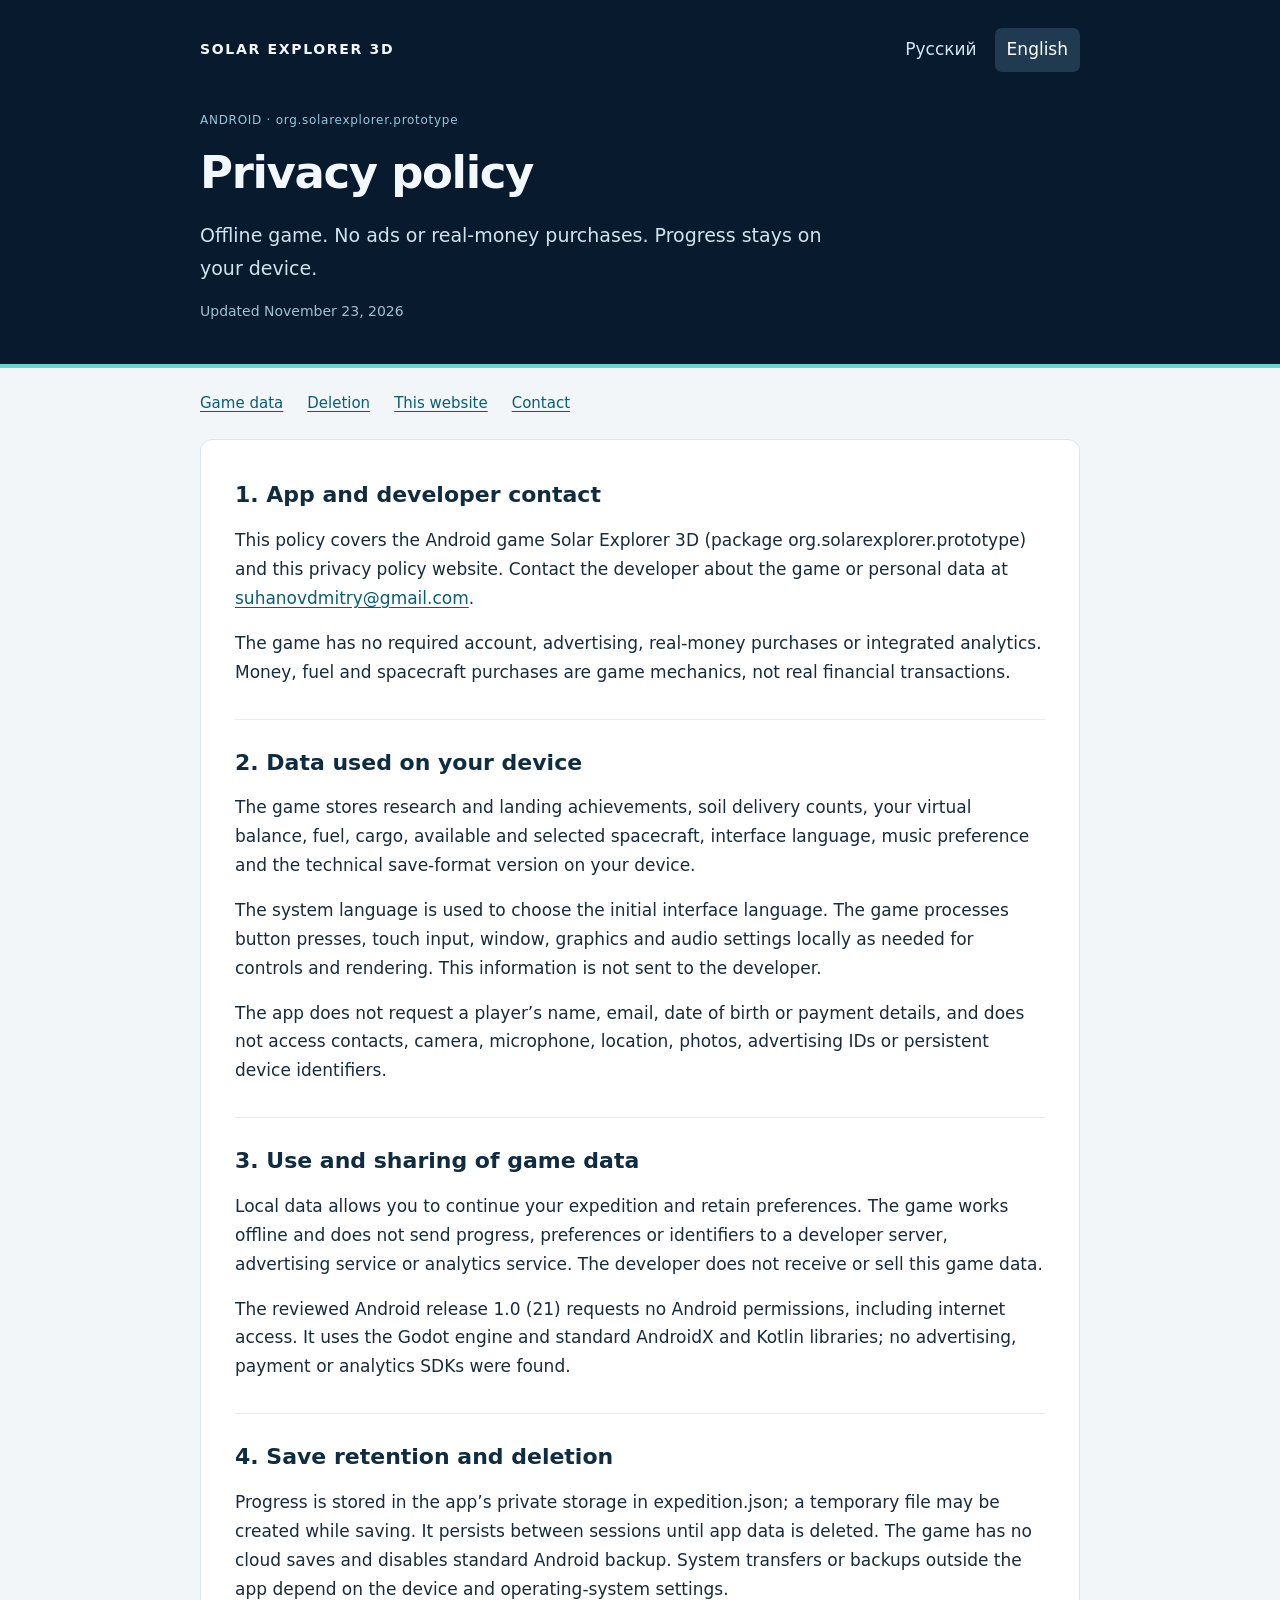
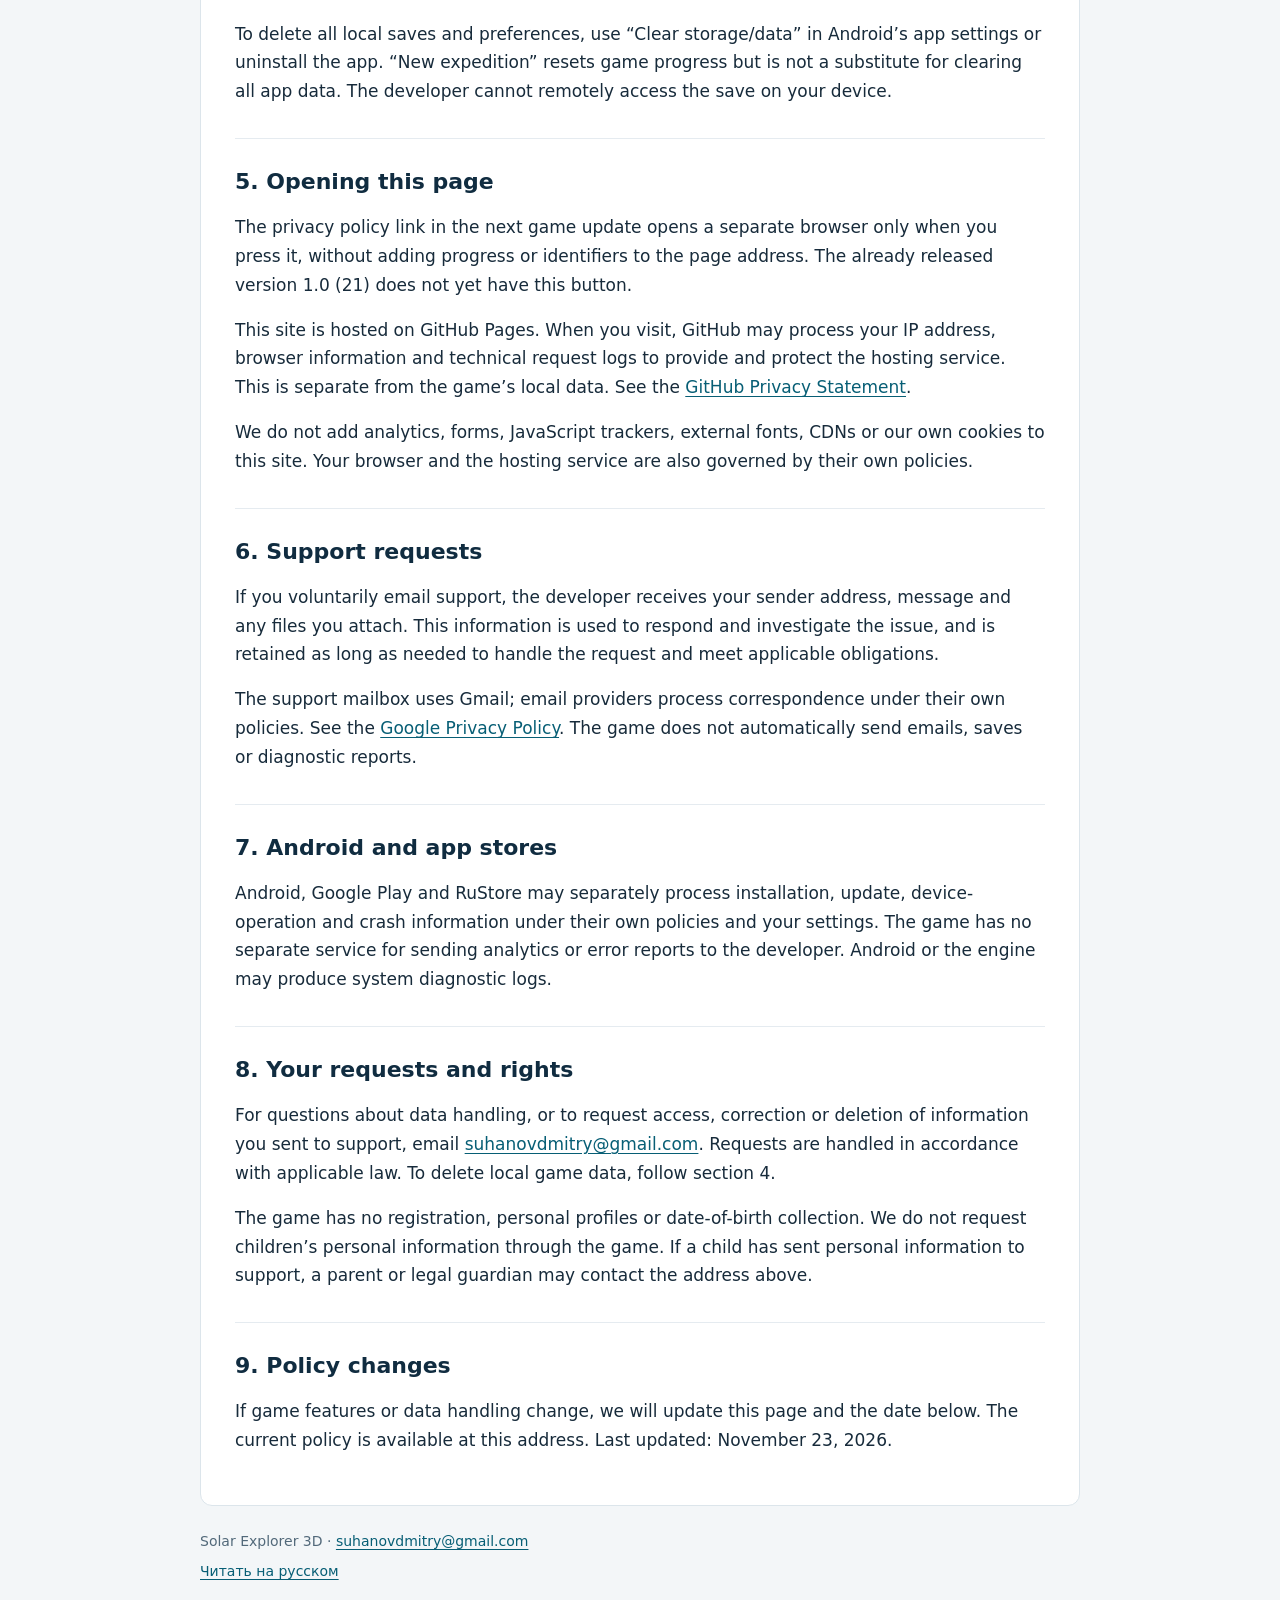
==== en/index.html @ 9baab829 "Prepare Solar Explorer 3D privacy policy in Russian and English" ====
<!doctype html>
<html lang="en">
<head>
  <meta charset="utf-8">
  <meta name="viewport" content="width=device-width, initial-scale=1">
  <meta name="description" content="Privacy policy — Solar Explorer 3D. Offline game. No ads or real-money purchases. Progress stays on your device.">
  <meta name="color-scheme" content="light">
  <meta name="referrer" content="no-referrer">
  <title>Privacy policy — Solar Explorer 3D</title>
  <link rel="stylesheet" href="../style.css">
  <link rel="alternate" hreflang="ru" href="../">
</head>
<body>
<a class="skip" href="#main">Skip to content</a>
<header class="hero"><div class="wrap">
  <nav aria-label="Policy language"><span class="brand">SOLAR EXPLORER 3D</span><div class="languages"><a href="../" lang="ru" hreflang="ru" >Русский</a><a href="./" lang="en" hreflang="en" aria-current="page">English</a></div></nav>
  <p class="eyebrow">ANDROID · org.solarexplorer.prototype</p>
  <h1>Privacy policy</h1><p class="intro">Offline game. No ads or real-money purchases. Progress stays on your device.</p><p class="updated"><time datetime="2026-11-23">Updated November 23, 2026</time></p>
</div></header>
<main id="main" class="wrap">
  <aside class="quick"><a href="#local-data">Game data</a><a href="#retention">Deletion</a><a href="#website">This website</a><a href="#contact">Contact</a></aside>
  <article><section id="contact"><h2>1. App and developer contact</h2><p>This policy covers the Android game Solar Explorer 3D (package org.solarexplorer.prototype) and this privacy policy website. Contact the developer about the game or personal data at <a href="mailto:suhanovdmitry@gmail.com">suhanovdmitry@gmail.com</a>.</p><p>The game has no required account, advertising, real-money purchases or integrated analytics. Money, fuel and spacecraft purchases are game mechanics, not real financial transactions.</p></section>
<section id="local-data"><h2>2. Data used on your device</h2><p>The game stores research and landing achievements, soil delivery counts, your virtual balance, fuel, cargo, available and selected spacecraft, interface language, music preference and the technical save-format version on your device.</p><p>The system language is used to choose the initial interface language. The game processes button presses, touch input, window, graphics and audio settings locally as needed for controls and rendering. This information is not sent to the developer.</p><p>The app does not request a player’s name, email, date of birth or payment details, and does not access contacts, camera, microphone, location, photos, advertising IDs or persistent device identifiers.</p></section>
<section id="use"><h2>3. Use and sharing of game data</h2><p>Local data allows you to continue your expedition and retain preferences. The game works offline and does not send progress, preferences or identifiers to a developer server, advertising service or analytics service. The developer does not receive or sell this game data.</p><p>The reviewed Android release 1.0 (21) requests no Android permissions, including internet access. It uses the Godot engine and standard AndroidX and Kotlin libraries; no advertising, payment or analytics SDKs were found.</p></section>
<section id="retention"><h2>4. Save retention and deletion</h2><p>Progress is stored in the app’s private storage in expedition.json; a temporary file may be created while saving. It persists between sessions until app data is deleted. The game has no cloud saves and disables standard Android backup. System transfers or backups outside the app depend on the device and operating-system settings.</p><p>To delete all local saves and preferences, use “Clear storage/data” in Android’s app settings or uninstall the app. “New expedition” resets game progress but is not a substitute for clearing all app data. The developer cannot remotely access the save on your device.</p></section>
<section id="website"><h2>5. Opening this page</h2><p>The privacy policy link in the next game update opens a separate browser only when you press it, without adding progress or identifiers to the page address. The already released version 1.0 (21) does not yet have this button.</p><p>This site is hosted on GitHub Pages. When you visit, GitHub may process your IP address, browser information and technical request logs to provide and protect the hosting service. This is separate from the game’s local data. See the <a href="https://docs.github.com/en/site-policy/privacy-policies/github-general-privacy-statement">GitHub Privacy Statement</a>.</p><p>We do not add analytics, forms, JavaScript trackers, external fonts, CDNs or our own cookies to this site. Your browser and the hosting service are also governed by their own policies.</p></section>
<section id="support"><h2>6. Support requests</h2><p>If you voluntarily email support, the developer receives your sender address, message and any files you attach. This information is used to respond and investigate the issue, and is retained as long as needed to handle the request and meet applicable obligations.</p><p>The support mailbox uses Gmail; email providers process correspondence under their own policies. See the <a href="https://policies.google.com/privacy">Google Privacy Policy</a>. The game does not automatically send emails, saves or diagnostic reports.</p></section>
<section id="platforms"><h2>7. Android and app stores</h2><p>Android, Google Play and RuStore may separately process installation, update, device-operation and crash information under their own policies and your settings. The game has no separate service for sending analytics or error reports to the developer. Android or the engine may produce system diagnostic logs.</p></section>
<section id="rights"><h2>8. Your requests and rights</h2><p>For questions about data handling, or to request access, correction or deletion of information you sent to support, email <a href="mailto:suhanovdmitry@gmail.com">suhanovdmitry@gmail.com</a>. Requests are handled in accordance with applicable law. To delete local game data, follow section 4.</p><p>The game has no registration, personal profiles or date-of-birth collection. We do not request children’s personal information through the game. If a child has sent personal information to support, a parent or legal guardian may contact the address above.</p></section>
<section id="changes"><h2>9. Policy changes</h2><p>If game features or data handling change, we will update this page and the date below. The current policy is available at this address. Last updated: November 23, 2026.</p></section></article>
</main>
<footer class="wrap"><p>Solar Explorer 3D · <a href="mailto:suhanovdmitry@gmail.com">suhanovdmitry@gmail.com</a></p><p><a href="../" lang="ru">Читать на русском</a></p></footer>
</body>
</html>
---- style.css ----
*{box-sizing:border-box}html{scroll-padding-top:24px}body{margin:0;background:#f3f6f8;color:#172b3b;font:17px/1.7 system-ui,-apple-system,BlinkMacSystemFont,"Segoe UI",sans-serif}.wrap{width:min(100% - 48px,880px);margin-inline:auto}.hero{background:#081b2e;color:#f3f8ff;padding:28px 0 40px;border-bottom:4px solid #64d8d1}nav{display:flex;align-items:center;justify-content:space-between;gap:20px;flex-wrap:wrap}.brand{font-weight:750;font-size:14px;letter-spacing:.12em}.languages{display:flex;gap:6px}.languages a{color:#d3e4f3;text-decoration:none;padding:7px 12px;border-radius:7px;min-height:44px}.languages a[aria-current]{background:#203b51;color:#fff}.eyebrow{font-size:12px;letter-spacing:.06em;color:#98c6da;margin-top:38px;overflow-wrap:anywhere}h1{font-size:clamp(30px,5.5vw,45px);line-height:1.18;letter-spacing:-.03em;overflow-wrap:anywhere;hyphens:auto;margin:12px 0 20px}.intro{max-width:650px;color:#d0e3ee;font-size:19px}.updated{font-size:14px;color:#a2c0d1;margin-bottom:0}.quick{display:flex;gap:10px 24px;flex-wrap:wrap;padding:23px 0;font-size:15px}a{color:#075e75;text-underline-offset:3px;overflow-wrap:anywhere}a:hover{text-decoration-thickness:2px}a:focus-visible{outline:3px solid #b45700;outline-offset:4px}article{background:white;border:1px solid #dce5eb;border-radius:12px;padding:12px 34px 18px}section{padding:16px 0;border-bottom:1px solid #e5ebf0}section:last-child{border:0}h2{font-size:22px;line-height:1.35;color:#102c40;margin:12px 0 16px}p{margin:0 0 16px}footer{padding:24px 0 32px;font-size:14px;color:#52697a}footer p{margin-bottom:6px}.skip{position:absolute;left:16px;top:-100px;background:#fff;padding:10px;z-index:2}.skip:focus{top:10px}@media(max-width:600px){body{font-size:16px}.wrap{width:calc(100% - 32px)}.hero{padding:22px 0 30px}nav{gap:16px}.brand{font-size:12px}.languages a{padding:8px 10px}.eyebrow{margin-top:28px;font-size:11px}.intro{font-size:17px}article{padding:6px 20px 12px}h2{font-size:20px}.quick{gap:10px 18px;padding:18px 0}section{padding:14px 0}}@media(prefers-reduced-motion:reduce){html{scroll-behavior:auto}}
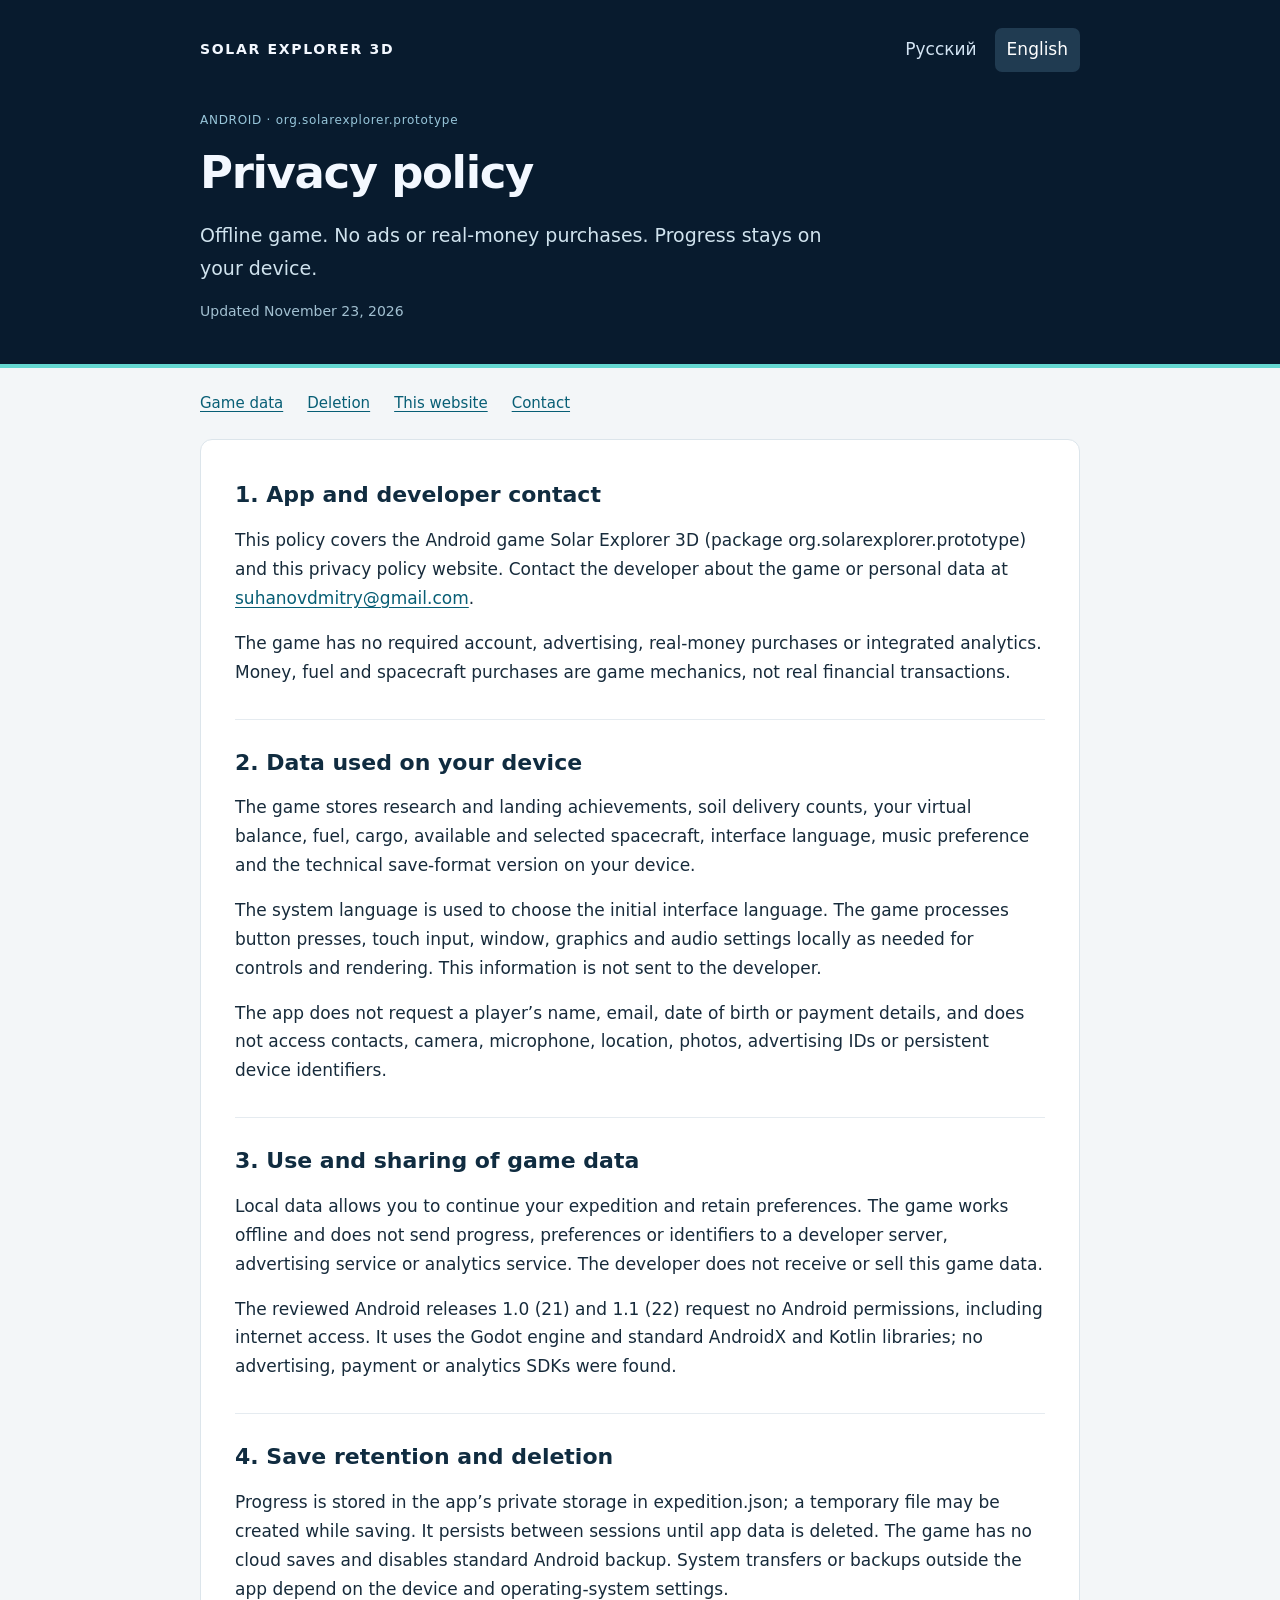
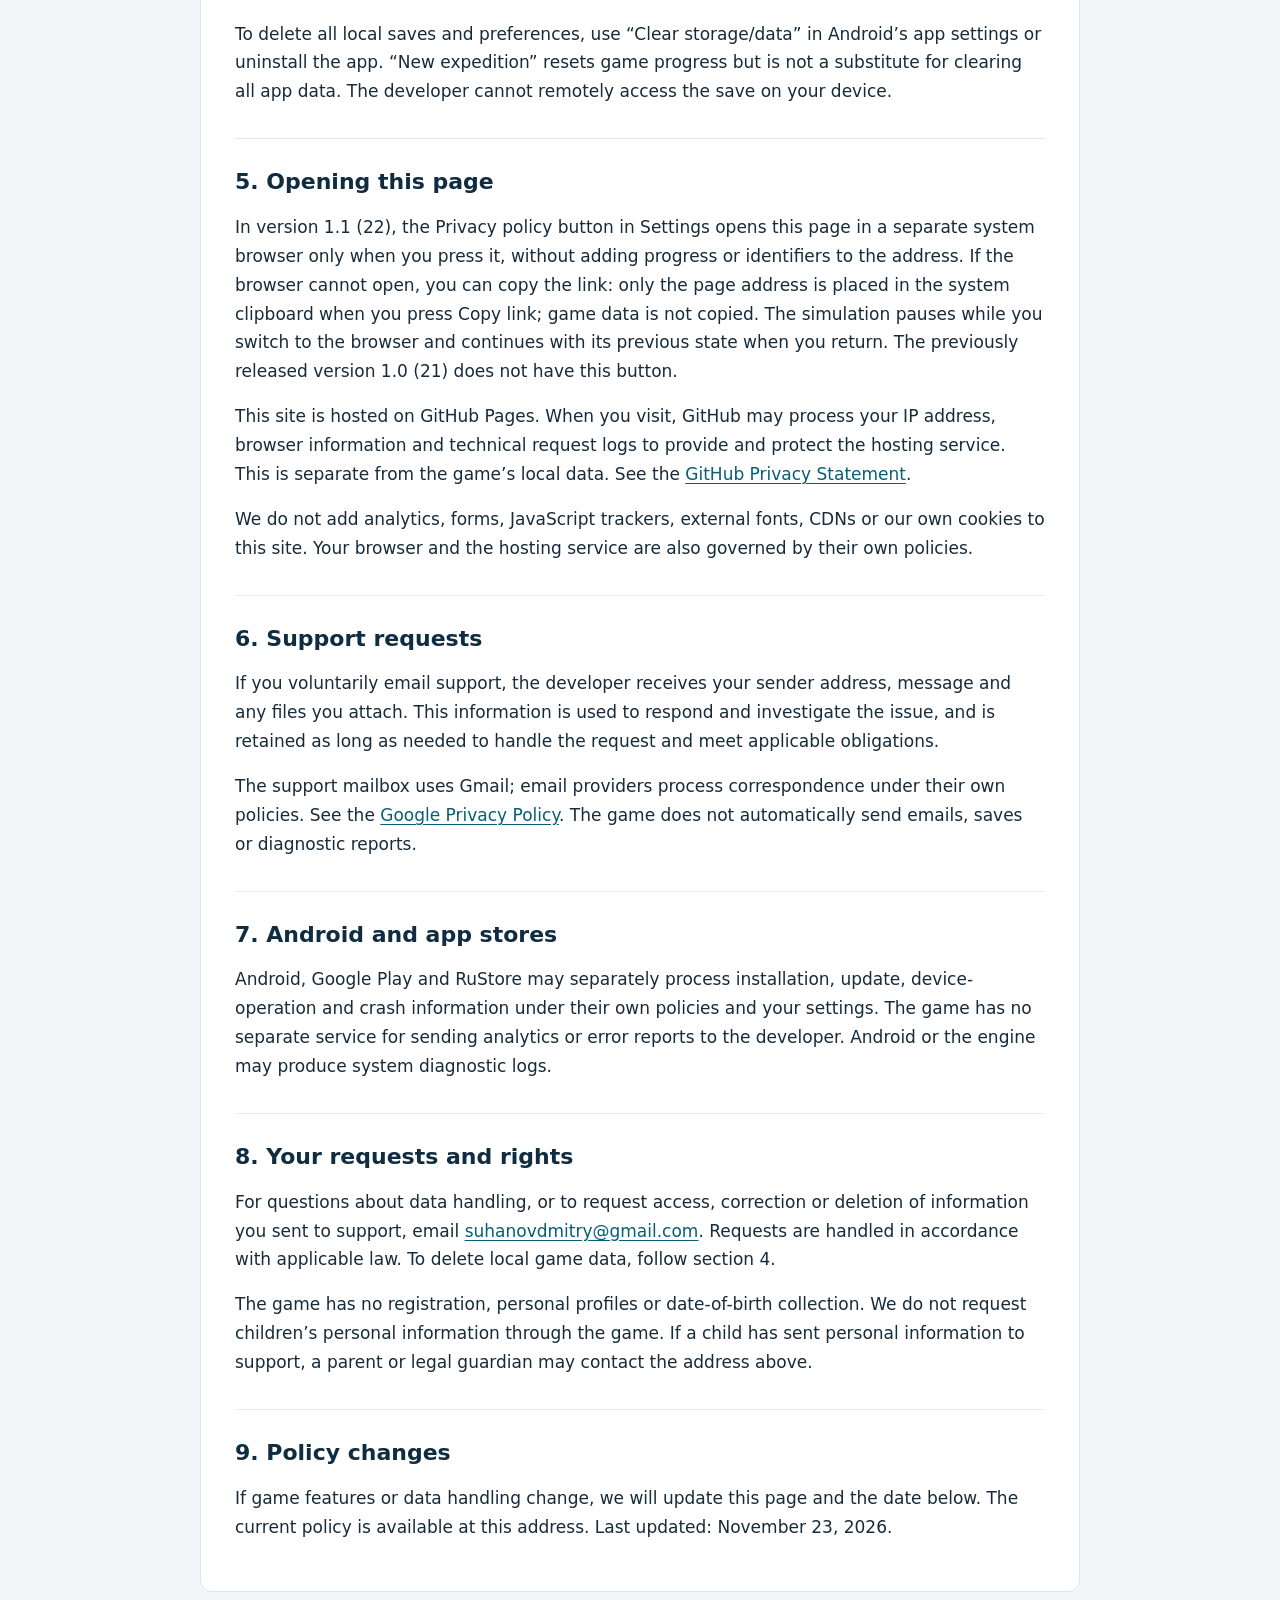
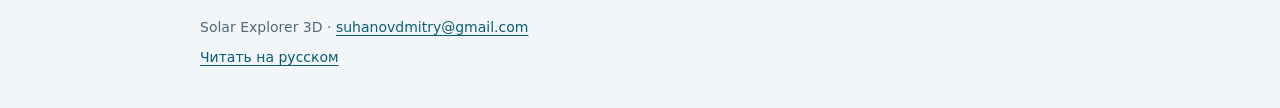
==== commit 97b1153a: "Describe the privacy button, clipboard fallback and browser return in v1.1" ====
--- a/en/index.html
+++ b/en/index.html
@@ -21,9 +21,9 @@
   <aside class="quick"><a href="#local-data">Game data</a><a href="#retention">Deletion</a><a href="#website">This website</a><a href="#contact">Contact</a></aside>
   <article><section id="contact"><h2>1. App and developer contact</h2><p>This policy covers the Android game Solar Explorer 3D (package org.solarexplorer.prototype) and this privacy policy website. Contact the developer about the game or personal data at <a href="mailto:suhanovdmitry@gmail.com">suhanovdmitry@gmail.com</a>.</p><p>The game has no required account, advertising, real-money purchases or integrated analytics. Money, fuel and spacecraft purchases are game mechanics, not real financial transactions.</p></section>
 <section id="local-data"><h2>2. Data used on your device</h2><p>The game stores research and landing achievements, soil delivery counts, your virtual balance, fuel, cargo, available and selected spacecraft, interface language, music preference and the technical save-format version on your device.</p><p>The system language is used to choose the initial interface language. The game processes button presses, touch input, window, graphics and audio settings locally as needed for controls and rendering. This information is not sent to the developer.</p><p>The app does not request a player’s name, email, date of birth or payment details, and does not access contacts, camera, microphone, location, photos, advertising IDs or persistent device identifiers.</p></section>
-<section id="use"><h2>3. Use and sharing of game data</h2><p>Local data allows you to continue your expedition and retain preferences. The game works offline and does not send progress, preferences or identifiers to a developer server, advertising service or analytics service. The developer does not receive or sell this game data.</p><p>The reviewed Android release 1.0 (21) requests no Android permissions, including internet access. It uses the Godot engine and standard AndroidX and Kotlin libraries; no advertising, payment or analytics SDKs were found.</p></section>
+<section id="use"><h2>3. Use and sharing of game data</h2><p>Local data allows you to continue your expedition and retain preferences. The game works offline and does not send progress, preferences or identifiers to a developer server, advertising service or analytics service. The developer does not receive or sell this game data.</p><p>The reviewed Android releases 1.0 (21) and 1.1 (22) request no Android permissions, including internet access. It uses the Godot engine and standard AndroidX and Kotlin libraries; no advertising, payment or analytics SDKs were found.</p></section>
 <section id="retention"><h2>4. Save retention and deletion</h2><p>Progress is stored in the app’s private storage in expedition.json; a temporary file may be created while saving. It persists between sessions until app data is deleted. The game has no cloud saves and disables standard Android backup. System transfers or backups outside the app depend on the device and operating-system settings.</p><p>To delete all local saves and preferences, use “Clear storage/data” in Android’s app settings or uninstall the app. “New expedition” resets game progress but is not a substitute for clearing all app data. The developer cannot remotely access the save on your device.</p></section>
-<section id="website"><h2>5. Opening this page</h2><p>The privacy policy link in the next game update opens a separate browser only when you press it, without adding progress or identifiers to the page address. The already released version 1.0 (21) does not yet have this button.</p><p>This site is hosted on GitHub Pages. When you visit, GitHub may process your IP address, browser information and technical request logs to provide and protect the hosting service. This is separate from the game’s local data. See the <a href="https://docs.github.com/en/site-policy/privacy-policies/github-general-privacy-statement">GitHub Privacy Statement</a>.</p><p>We do not add analytics, forms, JavaScript trackers, external fonts, CDNs or our own cookies to this site. Your browser and the hosting service are also governed by their own policies.</p></section>
+<section id="website"><h2>5. Opening this page</h2><p>In version 1.1 (22), the Privacy policy button in Settings opens this page in a separate system browser only when you press it, without adding progress or identifiers to the address. If the browser cannot open, you can copy the link: only the page address is placed in the system clipboard when you press Copy link; game data is not copied. The simulation pauses while you switch to the browser and continues with its previous state when you return. The previously released version 1.0 (21) does not have this button.</p><p>This site is hosted on GitHub Pages. When you visit, GitHub may process your IP address, browser information and technical request logs to provide and protect the hosting service. This is separate from the game’s local data. See the <a href="https://docs.github.com/en/site-policy/privacy-policies/github-general-privacy-statement">GitHub Privacy Statement</a>.</p><p>We do not add analytics, forms, JavaScript trackers, external fonts, CDNs or our own cookies to this site. Your browser and the hosting service are also governed by their own policies.</p></section>
 <section id="support"><h2>6. Support requests</h2><p>If you voluntarily email support, the developer receives your sender address, message and any files you attach. This information is used to respond and investigate the issue, and is retained as long as needed to handle the request and meet applicable obligations.</p><p>The support mailbox uses Gmail; email providers process correspondence under their own policies. See the <a href="https://policies.google.com/privacy">Google Privacy Policy</a>. The game does not automatically send emails, saves or diagnostic reports.</p></section>
 <section id="platforms"><h2>7. Android and app stores</h2><p>Android, Google Play and RuStore may separately process installation, update, device-operation and crash information under their own policies and your settings. The game has no separate service for sending analytics or error reports to the developer. Android or the engine may produce system diagnostic logs.</p></section>
 <section id="rights"><h2>8. Your requests and rights</h2><p>For questions about data handling, or to request access, correction or deletion of information you sent to support, email <a href="mailto:suhanovdmitry@gmail.com">suhanovdmitry@gmail.com</a>. Requests are handled in accordance with applicable law. To delete local game data, follow section 4.</p><p>The game has no registration, personal profiles or date-of-birth collection. We do not request children’s personal information through the game. If a child has sent personal information to support, a parent or legal guardian may contact the address above.</p></section>
